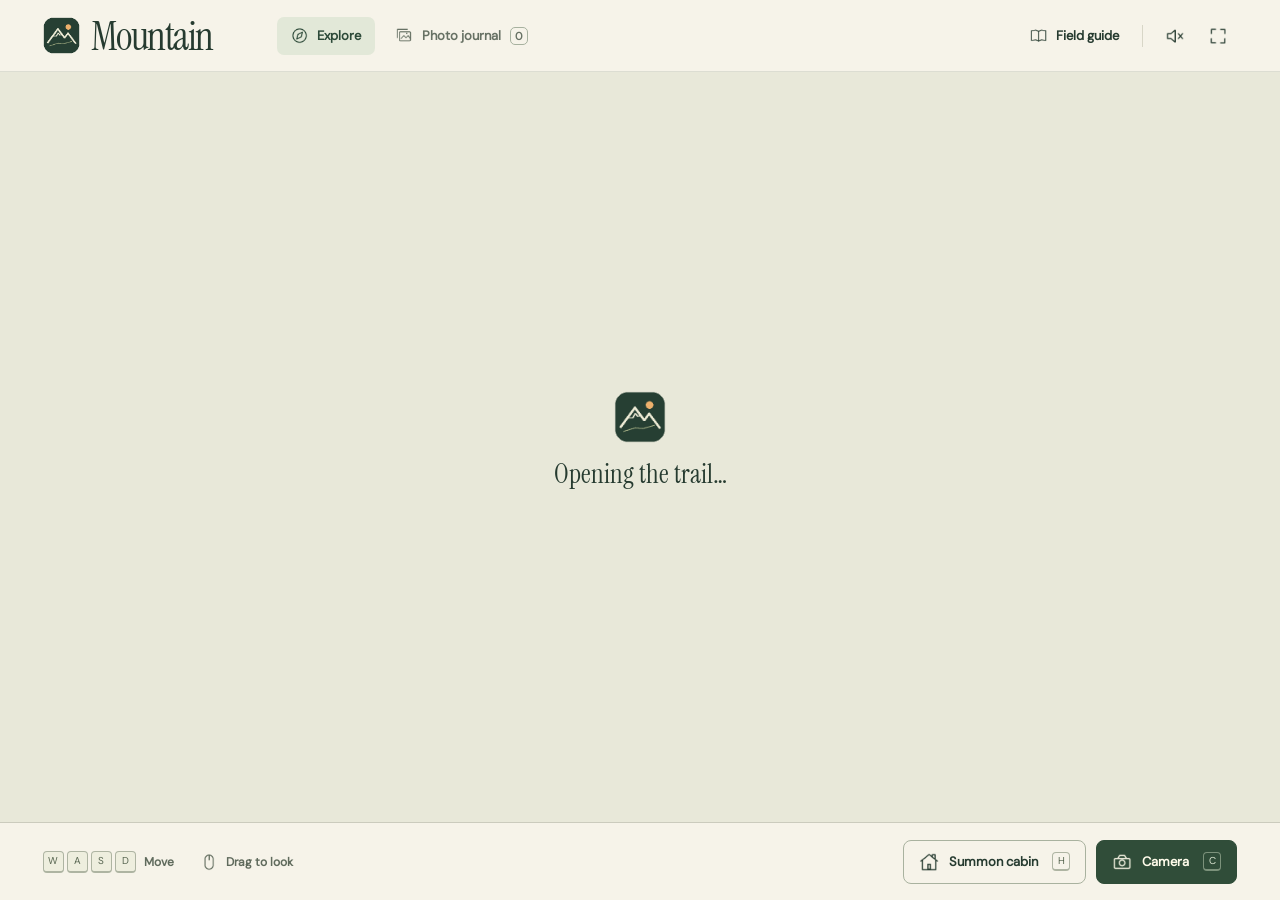
==== web/index.html @ 465d6809 "Generate scenic hiking routes and bring Taggart Lake and seasonal meadows to life" ====
<!doctype html>
<html lang="en">
  <head>
    <meta charset="utf-8" />
    <meta
      name="viewport"
      content="width=device-width,initial-scale=1,viewport-fit=cover"
    />
    <meta name="theme-color" content="#f5f1e5" />
    <meta
      name="description"
      content="A quiet hiking game. Walk a living alpine trail, photograph the light, and call a cabin home."
    />
    <title>Mountain · Alpine Trails</title>
    <link rel="icon" href="ui/mark.png" />
    <link rel="stylesheet" href="ui/symbols.css" />
    <link rel="stylesheet" href="style.css" />
  </head>
  <body>
    <header class="bar">
      <a
        id="brand"
        class="brand"
        href="#trail"
        aria-label="Mountain, return to the trail"
        ><img src="ui/mark.png" alt="" /><span>Mountain</span></a
      >
      <nav aria-label="Game views">
        <button id="explore" class="nav selected">
          <i class="icon i-compass"></i>Explore</button
        ><button id="journal" class="nav">
          <i class="icon i-journal"></i>Photo journal <span id="count">0</span>
        </button>
      </nav>
      <div class="utilities">
        <button id="guide" class="guide">
          <i class="icon i-book"></i><span>Field guide</span></button
        ><span class="rule"></span
        ><button
          id="sound"
          class="square"
          aria-label="Enable ambient sound"
          title="Ambient sound (M)"
        >
          <i class="icon i-mute"></i></button
        ><button
          id="full"
          class="square"
          aria-label="Enter fullscreen"
          title="Fullscreen"
        >
          <i class="icon i-expand"></i>
        </button>
      </div>
    </header>
    <main id="viewport" class="viewport">
      <canvas
        id="canvas"
        tabindex="0"
        aria-label="Mountain landscape. Move with WASD or arrow keys and drag to look."
      ></canvas>
      <div class="shading"></div>
      <button id="map" class="glass map-control">
        <i class="icon i-map"></i><span>Trail map</span>
      </button>
      <div id="compass" class="compass" aria-label="Compass heading">
        <div id="bearing"></div>
        <b></b>
      </div>
      <button
        id="conditions"
        class="glass weather-control"
        aria-label="Season and weather"
        title="Season and weather"
      >
        <i id="sky-icon" class="icon i-sun"></i><span>Season &amp; weather</span
        ><span class="pip">·</span><span id="skies">Clear</span
        ><span class="pip">·</span><time id="clock">16:39</time
        ><i class="icon i-chevron small"></i>
      </button>
      <div id="place" class="place">
        <div class="eyebrow">
          <span></span><strong id="biome">Alpine trail</strong>
        </div>
        <h1 id="location">Larkspur Ridge</h1>
        <div class="facts">
          <span><i class="icon i-altitude"></i><b id="height">— m</b></span
          ><em></em
          ><button
            id="change-season"
            aria-label="Change season"
            title="Change season"
          >
            <i class="icon i-leaf"></i><b id="season">Summer</b
            ><i class="icon i-chevron"></i>
          </button>
        </div>
      </div>
      <button id="use" class="use" hidden>
        <i class="icon i-door"></i><span></span><kbd>E</kbd>
      </button>
      <div id="viewfinder" hidden aria-hidden="true">
        <b></b><b></b><b></b><b></b>
        <div id="thirds" hidden></div>
      </div>
      <div id="pad" aria-label="Touch movement pad"><span></span></div>
      <div id="flash"></div>
      <div id="toast" role="status" aria-live="polite"></div>
      <div id="loading" role="status">
        <img src="ui/mark.png" alt="" />
        <p>Opening the trail…</p>
      </div>
    </main>
    <footer id="kit" class="kit">
      <div id="hints" class="hints">
        <span class="desktop"
          ><span class="key-row"
            ><kbd>W</kbd><kbd>A</kbd><kbd>S</kbd><kbd>D</kbd></span
          >
          Move</span
        ><span class="desktop"><i class="icon i-look"></i> Drag to look</span
        ><span class="touch-hint"
          ><i class="icon i-compass"></i> Drag to explore</span
        >
      </div>
      <div class="tools">
        <button id="cabin" class="action">
          <i class="icon i-cabin"></i><span>Summon cabin</span
          ><kbd>H</kbd></button
        ><button id="camera" class="action primary">
          <i class="icon i-camera"></i><span>Camera</span><kbd>C</kbd>
        </button>
      </div>
    </footer>
    <footer id="camera-kit" class="kit camera-kit" hidden>
      <button id="leave-camera" class="plain">
        <i class="icon i-back"></i>Back to hike</button
      ><button id="shutter" class="action primary">
        <i class="icon i-shutter"></i>Take photo <kbd>P</kbd></button
      ><button id="grid" class="plain" aria-pressed="false">
        <i class="icon i-grid"></i><span>Grid</span>
      </button>
    </footer>
    <dialog id="sheet">
      <div class="sheet-head">
        <div class="eyebrow dark">
          <span></span><strong id="sheet-category"></strong>
        </div>
        <button id="close" class="square" aria-label="Close panel">
          <i class="icon i-close"></i>
        </button>
      </div>
      <h2 id="sheet-title"></h2>
      <div id="content"></div>
    </dialog>
    <script src="game-ui.js"></script>
    <script src="xr.js"></script>
    <script src="mountain.js"></script>
  </body>
</html>
---- web/ui/symbols.css ----
.i-trail{--i:0}
.i-journal{--i:1}
.i-book{--i:2}
.i-sound{--i:3}
.i-mute{--i:4}
.i-expand{--i:5}
.i-map{--i:6}
.i-sun{--i:7}
.i-cloud{--i:8}
.i-rain{--i:9}
.i-mist{--i:10}
.i-moon{--i:11}
.i-chevron{--i:12}
.i-altitude{--i:13}
.i-leaf{--i:14}
.i-camera{--i:15}
.i-cabin{--i:16}
.i-move{--i:17}
.i-look{--i:18}
.i-close{--i:19}
.i-download{--i:20}
.i-shuffle{--i:21}
.i-arrow{--i:22}
.i-check{--i:23}
.i-vr{--i:24}
.i-sliders{--i:25}
.i-door{--i:26}
.i-grid{--i:27}
.i-compass{--i:28}
.i-back{--i:29}
.i-keyboard{--i:30}
.i-shutter{--i:31}
---- web/style.css ----
@font-face {
  font-family: "DM Sans";
  src: url(ui/dmsans.ttf);
  font-display: swap;
}
@font-face {
  font-family: "Instrument Serif";
  src: url(ui/instrumentserif.ttf);
  font-display: swap;
}
:root {
  --ink: #263b30;
  --leaf: #38513e;
  --paper: #f6f3e9;
  --line: #d8d6c7;
  --muted: #697063;
  --ochre: #d6a66b;
  --sans: "DM Sans", Arial, sans-serif;
  --serif: "Instrument Serif", Georgia, serif;
  color-scheme: light;
}
* {
  box-sizing: border-box;
}
body {
  margin: 0;
  font: 15px var(--sans);
  color: var(--ink);
  background: var(--paper);
  height: 100vh;
  height: 100dvh;
  display: flex;
  flex-direction: column;
  overflow: hidden;
}
button,
a,
input,
select {
  font: inherit;
}
button {
  display: inline-flex;
  align-items: center;
  justify-content: center;
  gap: 9px;
  color: inherit;
  cursor: pointer;
  border: 0;
  background: none;
}
button:focus-visible,
a:focus-visible,
input:focus-visible,
select:focus-visible {
  outline: 3px solid #bf823e;
  outline-offset: 3px;
}
button:disabled {
  opacity: 0.48;
  cursor: default;
}
[hidden] {
  display: none !important;
}
.icon {
  display: inline-block;
  flex: 0 0 auto;
  width: 20px;
  height: 20px;
  background: currentColor;
  mask-image: url(ui/symbols.png);
  mask-size: 3200% 100%;
  mask-position: calc(var(--i) * 100% / 31) 0;
  mask-repeat: no-repeat;
}
.icon.small {
  width: 13px;
  height: 13px;
}
.bar {
  height: 72px;
  flex-shrink: 0;
  padding: 0 clamp(20px, 3.35vw, 62px);
  display: flex;
  align-items: center;
  border-bottom: 1px solid #25382c1f;
  gap: clamp(24px, 5vw, 82px);
  z-index: 4;
}
.brand {
  display: inline-flex;
  align-items: center;
  gap: 11px;
  text-decoration: none;
  color: var(--ink);
}
.brand img {
  width: 37px;
  height: 37px;
}
.brand span {
  font: 40px/0.95 var(--serif);
  letter-spacing: -1.5px;
}
.bar nav {
  display: flex;
  align-items: center;
  height: 100%;
  gap: 7px;
}
.nav,
.guide,
.square,
.plain {
  border-radius: 7px;
  min-height: 38px;
  font-weight: 600;
  font-size: 13px;
}
.nav {
  padding: 8px 14px;
  color: #677164;
}
.nav.selected {
  background: #e2e8d8;
  color: #2c4938;
}
.nav:hover,
.guide:hover,
.square:hover,
.plain:hover {
  background: #e5e6d8;
}
.nav .icon,
.guide .icon {
  width: 17px;
  height: 17px;
}
.nav #count {
  font-size: 11px;
  font-weight: 600;
  min-width: 18px;
  padding: 1px 4px;
  border: 1px solid #a7b19f;
  border-radius: 5px;
}
.utilities {
  margin-left: auto;
  display: flex;
  align-items: center;
  gap: 4px;
}
.guide {
  padding: 8px 11px;
}
.rule {
  height: 22px;
  width: 1px;
  background: var(--line);
  margin: 0 8px;
}
.square {
  width: 39px;
  padding: 0;
}
.viewport {
  min-height: 0;
  flex: 1;
  position: relative;
  isolation: isolate;
  overflow: hidden;
  background: #9eada2;
}
.viewport canvas#canvas {
  position: absolute;
  inset: 0;
  width: 100% !important;
  height: 100% !important;
  display: block;
  image-rendering: pixelated;
  touch-action: none;
  outline: none;
  cursor: grab;
}
.viewport canvas#canvas:active {
  cursor: grabbing;
}
.shading {
  position: absolute;
  inset: 0;
  background: linear-gradient(
    180deg,
    #18272038 0%,
    transparent 17%,
    transparent 61%,
    #172a2259 80%,
    #101e19d9 100%
  );
  pointer-events: none;
}
.glass {
  position: absolute;
  top: 24px;
  min-height: 37px;
  padding: 7px 12px;
  border: 1px solid #ffffea73;
  border-radius: 7px;
  color: #fffced;
  background: #263c33b3;
  font-size: 12px;
  font-weight: 600;
  box-shadow: 0 1px 4px #14271b20;
  backdrop-filter: blur(4px);
}
.glass:hover {
  background: #263c33e8;
}
.map-control {
  left: clamp(20px, 3.35vw, 62px);
}
.weather-control {
  right: clamp(20px, 3.35vw, 62px);
}
.glass .icon {
  width: 17px;
  height: 17px;
}
.glass .small {
  width: 12px;
  height: 12px;
}
.pip {
  opacity: 0.65;
}
.weather-control time {
  font-variant-numeric: tabular-nums;
}
.compass {
  position: absolute;
  top: 24px;
  left: 50%;
  transform: translateX(-50%);
  width: 246px;
  height: 43px;
  pointer-events: none;
  overflow: hidden;
  mask-image: linear-gradient(
    90deg,
    transparent,
    black 15%,
    black 85%,
    transparent
  );
  color: #fffde9;
  text-shadow:
    0 1px 4px #12271d,
    0 0 3px #12271d;
}
.compass #bearing {
  height: 100%;
  position: relative;
}
.compass span {
  position: absolute;
  top: 0;
  text-align: center;
  font: 600 11px/1.2 var(--sans);
  transform: translateX(-50%);
  letter-spacing: 0.06em;
  min-width: 12px;
}
.compass span:after {
  content: "";
  height: 6px;
  width: 1px;
  background: currentColor;
  position: absolute;
  left: 50%;
  top: 16px;
  box-shadow: 0 1px 2px #233525;
}
.compass span.minor:after {
  height: 3px;
  top: 19px;
}
.compass b {
  position: absolute;
  left: calc(50% - 3px);
  top: 27px;
  border-left: 3px solid transparent;
  border-right: 3px solid transparent;
  border-bottom: 5px solid #eeb77a;
}
.place {
  position: absolute;
  left: clamp(24px, 4vw, 72px);
  bottom: clamp(30px, 5.3vh, 62px);
  color: #fffbea;
  pointer-events: none;
  text-shadow: 0 2px 6px #192a2255;
}
.eyebrow {
  display: flex;
  align-items: center;
  gap: 11px;
  color: #f7d59f;
  text-transform: uppercase;
  font-size: 10px;
  font-weight: 600;
  letter-spacing: 0.2em;
}
.eyebrow span {
  width: 30px;
  height: 2px;
  background: currentColor;
}
.eyebrow strong {
  font-weight: 600;
}
.place h1 {
  font: 400 clamp(48px, 5.5vw, 88px)/1.03 var(--serif);
  margin: 9px 0 13px;
  letter-spacing: -0.032em;
}
.facts,
.facts span {
  display: flex;
  align-items: center;
}
.facts {
  gap: 13px;
  font-size: 13px;
  color: #f3f0dc;
}
.facts span {
  gap: 7px;
}
.facts em {
  height: 12px;
  width: 1px;
  background: #efeddb75;
}
.facts b {
  font-weight: 500;
}
.facts .icon {
  width: 16px;
  height: 16px;
}
.kit {
  flex-shrink: 0;
  min-height: 78px;
  display: flex;
  align-items: center;
  justify-content: space-between;
  padding: 12px clamp(20px, 3.35vw, 62px);
  border-top: 1px solid #525d4444;
  gap: 15px;
}
.hints,
.hints > span,
.key-row,
.tools {
  display: flex;
  align-items: center;
}
.hints {
  gap: 26px;
  color: #606b5d;
  font-size: 12px;
  font-weight: 600;
}
.hints > span {
  gap: 8px;
}
.key-row {
  gap: 3px;
}
kbd {
  display: inline-grid;
  place-items: center;
  min-width: 21px;
  height: 22px;
  padding: 0 4px;
  border: 1px solid #aeb4a2;
  border-bottom-width: 2px;
  border-radius: 4px;
  color: #586651;
  font: 500 10px/1 var(--sans);
  background: #eeeede;
}
.hints .icon {
  width: 18px;
  height: 18px;
}
.tools {
  gap: 10px;
}
.action {
  min-height: 44px;
  border: 1px solid #a9b29f;
  border-radius: 8px;
  padding: 0 15px;
  gap: 10px;
  font-size: 13px;
  font-weight: 600;
}
.action:hover {
  background: #dee5d4;
}
.action.primary {
  background: #304d39;
  border-color: #304d39;
  color: #fffceb;
}
.action.primary:hover {
  background: #46664b;
}
.action kbd {
  margin-left: 4px;
  height: 19px;
  min-width: 18px;
  font-size: 10px;
  background: transparent;
}
.action.primary kbd {
  color: #d9e4cf;
  border-color: #7c927b;
}
.hints .touch-hint,
#pad {
  display: none;
}
.use {
  position: absolute;
  left: 50%;
  bottom: 24%;
  transform: translateX(-50%);
  background: #f6f2dd;
  color: #283d2f;
  padding: 10px 14px;
  border: 1px solid #dedac6;
  border-radius: 7px;
  font-weight: 600;
  font-size: 14px;
  box-shadow: 0 4px 18px #10231933;
}
.use .icon {
  width: 17px;
  height: 17px;
}
.use kbd {
  margin-left: 4px;
}
.camera-kit {
  justify-content: space-between;
}
.plain {
  padding: 8px 12px;
}
.camera-on .map-control,
.camera-on .place,
.camera-on .weather-control,
.camera-on .compass,
.camera-on .use,
.camera-on .shading {
  display: none;
}
.camera-on #canvas {
  cursor: crosshair;
}
#viewfinder {
  position: absolute;
  inset: 10% 9%;
  pointer-events: none;
}
#viewfinder b {
  position: absolute;
  width: 32px;
  height: 32px;
  border: 0 solid #ffffecb8;
}
#viewfinder b:nth-child(1) {
  top: 0;
  left: 0;
  border-width: 2px 0 0 2px;
}
#viewfinder b:nth-child(2) {
  top: 0;
  right: 0;
  border-width: 2px 2px 0 0;
}
#viewfinder b:nth-child(3) {
  bottom: 0;
  left: 0;
  border-width: 0 0 2px 2px;
}
#viewfinder b:nth-child(4) {
  bottom: 0;
  right: 0;
  border-width: 0 2px 2px 0;
}
#thirds {
  position: absolute;
  inset: 0;
  background:
    linear-gradient(
      90deg,
      transparent 33.2%,
      #ffffec6b 33.3%,
      transparent 33.5%,
      transparent 66.5%,
      #ffffec6b 66.6%,
      transparent 66.8%
    ),
    linear-gradient(
      transparent 33.2%,
      #ffffec6b 33.3%,
      transparent 33.5%,
      transparent 66.5%,
      #ffffec6b 66.6%,
      transparent 66.8%
    );
}
#flash,
#loading {
  position: absolute;
  inset: 0;
  pointer-events: none;
}
#flash {
  background: #fffbed;
  opacity: 0;
  z-index: 3;
}
#flash.fire {
  animation: flash 0.38s ease-out;
}
@keyframes flash {
  from {
    opacity: 0.75;
  }
  to {
    opacity: 0;
  }
}
#toast {
  position: absolute;
  bottom: 22px;
  right: clamp(20px, 3.35vw, 62px);
  max-width: 280px;
  border-radius: 7px;
  background: #21392de8;
  color: #fffae5;
  font-size: 13px;
  opacity: 0;
  pointer-events: none;
  transition: opacity 0.2s;
}
#toast.shown {
  padding: 10px 15px;
  opacity: 1;
}
#loading {
  display: grid;
  align-content: center;
  justify-items: center;
  background: #e8e8d9;
  color: var(--ink);
  z-index: 6;
  pointer-events: auto;
}
#loading img {
  width: 52px;
}
#loading p {
  font: 27px var(--serif);
  margin: 13px;
}
dialog {
  color: var(--ink);
  background: var(--paper);
  width: min(530px, calc(100% - 32px));
  max-height: 85dvh;
  overflow: auto;
  border: 1px solid #aaa994;
  border-radius: 14px;
  padding: 23px 29px 28px;
  box-shadow: 0 20px 80px #12251c4d;
}
dialog::backdrop {
  background: #16271f72;
  backdrop-filter: blur(3px);
}
.sheet-head {
  display: flex;
  align-items: center;
  justify-content: space-between;
}
.dark {
  color: #6b775c;
}
.dark span {
  width: 20px;
}
.sheet-head .square {
  width: 32px;
  min-height: 32px;
}
.sheet-head .icon {
  width: 17px;
  height: 17px;
}
h2 {
  font: 44px/1.05 var(--serif);
  letter-spacing: -0.03em;
  margin: 6px 0 23px;
}
p {
  line-height: 1.55;
}
.field {
  margin: 16px 0;
}
.field label,
.field-title,
.caps {
  font-size: 11px;
  text-transform: uppercase;
  letter-spacing: 0.14em;
  font-weight: 600;
  color: #6a7564;
}
.field > div {
  display: flex;
  gap: 6px;
  margin-top: 8px;
  flex-wrap: wrap;
}
.choice {
  border: 1px solid #b8c0af;
  border-radius: 6px;
  font-size: 13px;
  padding: 7px 11px;
  min-height: 35px;
}
.choice[aria-pressed="true"] {
  background: #314d3c;
  color: #fbf8e9;
  border-color: #314d3c;
}
.field input,
.field select {
  background: #fffcf1;
  border: 1px solid #aeb9a5;
  padding: 9px 11px;
  color: var(--ink);
  border-radius: 6px;
  max-width: 100%;
}
.field input[type="range"] {
  width: 100%;
  padding: 0;
  accent-color: #3c6246;
}
.spread,
.guide-row,
.photo-tools {
  display: flex;
  align-items: center;
  justify-content: space-between;
  gap: 12px;
}
.guide-row {
  padding: 10px 0;
  border-top: 1px solid var(--line);
  font-size: 14px;
}
.guide-row span:last-child {
  color: #6b7667;
  font-size: 12px;
}
.note {
  color: #62705f;
  font-size: 14px;
}
.hr {
  border: 0;
  border-top: 1px solid var(--line);
  margin: 21px 0;
}
.map-frame {
  width: 100%;
  height: auto;
  display: block;
  background: #d5d9bd;
  border-radius: 8px;
  border: 1px solid #a1ae92;
}
.map-details {
  display: flex;
  justify-content: space-between;
  margin: 8px 0 18px;
  color: #69755f;
  font-size: 12px;
}
.seed-form {
  display: flex;
  gap: 7px;
}
.seed-form input {
  width: 100%;
  flex: 1;
  min-width: 0;
}
.seed-form button {
  min-height: 36px;
}
.journal-panel {
  width: min(850px, calc(100% - 32px));
}
.prints {
  display: grid;
  grid-template-columns: repeat(auto-fill, minmax(180px, 1fr));
  gap: 16px;
}
.print {
  background: #fffcf2;
  border: 1px solid #d1d2bf;
  border-radius: 4px;
  padding: 8px;
  display: block;
  text-align: left;
  width: 100%;
}
.print img,
.large-photo {
  display: block;
  width: 100%;
  aspect-ratio: 16/10;
  object-fit: cover;
  image-rendering: pixelated;
}
.print strong {
  display: block;
  margin: 8px 2px 1px;
  font: 22px var(--serif);
}
.print small {
  color: var(--muted);
}
.large-photo {
  aspect-ratio: auto;
  max-height: 54vh;
  object-fit: contain;
  background: #293e32;
}
.photo-tools {
  margin-top: 14px;
}
.empty {
  padding: 24px 0;
  text-align: center;
}
.empty > .icon {
  width: 36px;
  height: 36px;
  color: #778b70;
}
.empty p {
  margin: 12px 0 18px;
}
.guide-foot {
  font-size: 11px;
  color: #74806e;
  padding-top: 14px;
}
.guide-foot a {
  color: inherit;
}
.camera-kit .plain .icon {
  width: 17px;
  height: 17px;
}
@media (max-width: 700px) {
  .bar {
    height: 59px;
    padding: 0 13px;
    gap: 12px;
  }
  .brand {
    gap: 7px;
  }
  .brand img {
    width: 30px;
    height: 30px;
  }
  .brand span {
    font-size: 30px;
  }
  .bar nav {
    margin-left: auto;
    gap: 2px;
  }
  .nav {
    padding: 7px;
    font-size: 12px;
  }
  .nav .icon {
    display: none;
  }
  .utilities {
    margin-left: 0;
    gap: 0;
  }
  .guide {
    padding: 7px;
  }
  .guide span,
  .rule {
    display: none;
  }
  .square {
    width: 32px;
  }
  .utilities #full {
    display: none;
  }
  .glass {
    top: 14px;
  }
  .map-control {
    left: 14px;
  }
  .weather-control {
    right: 14px;
  }
  .compass {
    top: 15px;
    width: 118px;
  }
  .kit {
    min-height: 65px;
    padding: 9px 14px;
    gap: 8px;
  }
  .hints {
    gap: 8px;
    font-size: 11px;
  }
  .hints > span.desktop:nth-child(2) {
    display: none;
  }
  .action {
    min-height: 39px;
    padding: 0 11px;
  }
  .place {
    bottom: 27px;
    left: 22px;
  }
  .place h1 {
    font-size: 52px;
  }
  .use {
    bottom: 32%;
  }
}
@media (pointer: coarse), (hover: none) {
  .hints .desktop,
  .action kbd,
  .use kbd {
    display: none;
  }
  .hints .touch-hint {
    display: flex;
  }
  #pad {
    position: absolute;
    display: block;
    right: 21px;
    bottom: 29px;
    width: 88px;
    height: 88px;
    border-radius: 50%;
    border: 1px solid #fff7dd75;
    background: #1c352b4f;
    touch-action: none;
  }
  #pad span {
    position: absolute;
    left: 27px;
    top: 27px;
    width: 32px;
    height: 32px;
    border: 1px solid #f3f1d7bd;
    border-radius: 50%;
    background: #f1efd653;
  }
  .camera-on #pad {
    display: none;
  }
}
@media (max-width: 460px) {
  .bar {
    gap: 6px;
  }
  .brand span {
    font-size: 28px;
  }
  .bar nav {
    gap: 0;
  }
  .nav {
    font-size: 11px;
    gap: 4px;
  }
  .utilities .square {
    width: 28px;
  }
  .nav #count {
    min-width: 15px;
    font-size: 10px;
  }
  .compass {
    width: 82px;
    left: 48%;
  }
  .glass {
    min-height: 33px;
    font-size: 11px;
    padding: 6px 8px;
    gap: 5px;
  }
  .hints .touch-hint {
    font-size: 0;
    gap: 0;
  }
  .hints .touch-hint .icon {
    width: 21px;
    height: 21px;
  }
  .kit {
    min-height: 64px;
  }
  .tools {
    gap: 7px;
  }
  .place h1 {
    font-size: 44px;
  }
  .place {
    bottom: 26px;
    left: 16px;
  }
  .facts {
    font-size: 11px;
  }
  .eyebrow {
    font-size: 9px;
  }
  .use {
    bottom: 31%;
    font-size: 12px;
  }
  dialog {
    padding: 16px 19px 22px;
  }
  .camera-kit .plain {
    font-size: 12px;
    padding: 4px;
  }
  .camera-kit .action {
    font-size: 12px;
  }
  .camera-kit .plain span {
    display: none;
  }
  .weather-control .pip {
    display: none;
  }
  .weather-control #skies {
    display: none;
  }
  .camera-on .kit {
    justify-content: space-between;
  }
}
@media (max-height: 520px) {
  .bar {
    height: 46px;
  }
  .brand img {
    width: 27px;
    height: 27px;
  }
  .brand span {
    font-size: 29px;
  }
  .kit {
    min-height: 47px;
    padding-top: 4px;
    padding-bottom: 4px;
  }
  .action {
    min-height: 34px;
  }
  .place {
    bottom: 13px;
  }
  .place h1 {
    font-size: 36px;
    margin: 3px 0;
  }
  .map-control,
  .weather-control,
  .compass {
    top: 9px;
  }
  #pad {
    width: 70px;
    height: 70px;
    bottom: 10px;
  }
  #pad span {
    left: 18px;
    top: 18px;
  }
  .use {
    bottom: 25%;
  }
}
@media (prefers-reduced-motion: reduce) {
  *,
  *::before,
  *::after {
    animation-duration: 0.01ms !important;
    transition-duration: 0.01ms !important;
  }
}

.facts #change-season {
  pointer-events: auto;
  display: inline-flex;
  align-items: center;
  gap: 6px;
  padding: 3px 0;
  color: inherit;
  text-shadow: inherit;
}
#change-season .i-chevron {
  width: 10px;
  height: 10px;
}
.climate-mode {
  display: flex;
  align-items: center;
  gap: 8px;
  cursor: pointer;
  color: #405746;
  font-size: 13px;
}
.climate-mode input {
  accent-color: #355d45;
  width: 16px;
  height: 16px;
}
.route-legend {
  color: #405344;
  font-size: 13px;
  line-height: 1.5;
  margin: 10px 0 5px;
}
.map-destinations {
  display: flex;
  flex-wrap: wrap;
  gap: 8px;
}
@media (max-width: 660px) {
  .weather-control #clock,
  .weather-control #skies,
  .weather-control .pip {
    display: none;
  }
  .weather-control {
    font-size: 11px;
  }
}
@media (max-width: 440px) {
  .compass {
    width: 66px;
    left: 44%;
  }
}
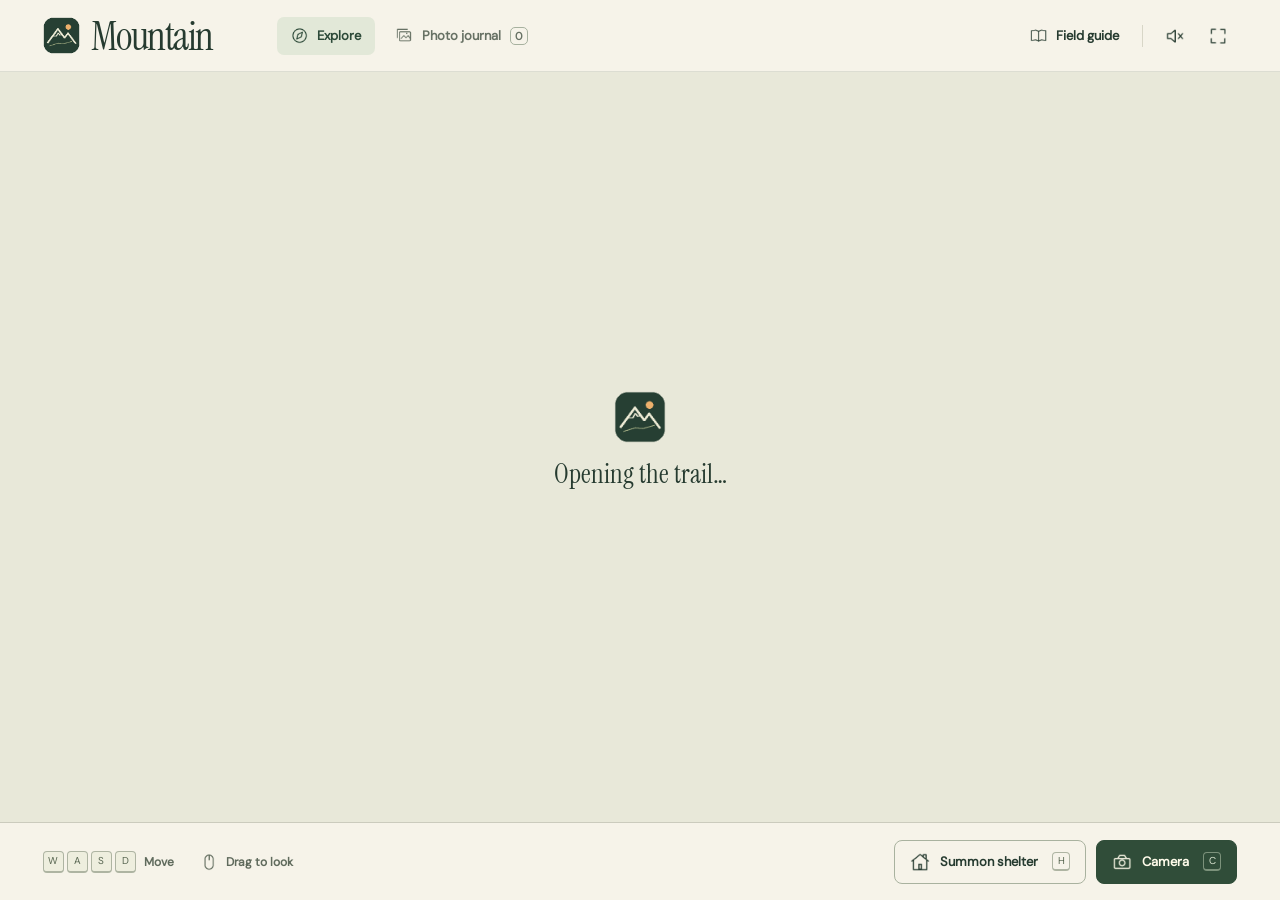
==== commit 87ee7d24: "Fit shelters and lookout hazards to each destination" ====
--- a/web/index.html
+++ b/web/index.html
@@ -9,9 +9,9 @@
     <meta name="theme-color" content="#f5f1e5" />
     <meta
       name="description"
-      content="A quiet hiking game. Walk a living alpine trail, photograph the light, and call a cabin home."
+      content="A quiet hiking game. Walk alpine passes and faraway worlds, follow field clues, and photograph the light."
     />
-    <title>Mountain · Alpine Trails</title>
+    <title>Mountain · Walking Atlas</title>
     <link rel="icon" href="ui/mark.png" />
     <link rel="stylesheet" href="ui/symbols.css" />
     <link rel="stylesheet" href="style.css" />
@@ -96,9 +96,16 @@
           </button>
         </div>
       </div>
-      <button id="use" class="use" hidden>
-        <i class="icon i-door"></i><span></span><kbd>E</kbd>
-      </button>
+      <div id="footing" role="status" hidden></div>
+      <div class="interactions">
+        <button id="use" class="use" hidden>
+          <i class="icon i-door"></i><span></span><kbd>E</kbd>
+        </button>
+        <button id="blind" class="use" hidden>
+          <span>Lower blind</span> <kbd>J</kbd>
+        </button>
+        <button id="door" class="use" hidden>Close door <kbd>F</kbd></button>
+      </div>
       <div id="viewfinder" hidden aria-hidden="true">
         <b></b><b></b><b></b><b></b>
         <div id="thirds" hidden></div>
@@ -125,7 +132,7 @@
       </div>
       <div class="tools">
         <button id="cabin" class="action">
-          <i class="icon i-cabin"></i><span>Summon cabin</span
+          <i class="icon i-cabin"></i><span>Summon shelter</span
           ><kbd>H</kbd></button
         ><button id="camera" class="action primary">
           <i class="icon i-camera"></i><span>Camera</span><kbd>C</kbd>
--- a/web/style.css
+++ b/web/style.css
@@ -432,11 +432,17 @@
 #pad {
   display: none;
 }
-.use {
+.interactions {
+  display: flex;
+  gap: 5px;
+  justify-content: center;
+  white-space: nowrap;
   position: absolute;
   left: 50%;
   bottom: 24%;
   transform: translateX(-50%);
+}
+.use {
   background: #f6f2dd;
   color: #283d2f;
   padding: 10px 14px;
@@ -863,7 +869,7 @@
   .place h1 {
     font-size: 52px;
   }
-  .use {
+  .interactions {
     bottom: 32%;
   }
 }
@@ -960,8 +966,10 @@
   .eyebrow {
     font-size: 9px;
   }
+  .interactions {
+    bottom: 31%;
+  }
   .use {
-    bottom: 31%;
     font-size: 12px;
   }
   dialog {
@@ -1027,7 +1035,7 @@
     left: 18px;
     top: 18px;
   }
-  .use {
+  .interactions {
     bottom: 25%;
   }
 }
@@ -1093,3 +1101,89 @@
     left: 44%;
   }
 }
+
+.atlas-nav {
+  display: flex;
+  flex-wrap: wrap;
+  gap: 7px;
+  margin: 0 0 13px;
+}
+.atlas-section h3,
+.expedition-note h3 {
+  font: normal 25px/1.2 var(--serif);
+  margin: 16px 0 10px;
+}
+.atlas-grid {
+  display: grid;
+  grid-template-columns: repeat(3, minmax(0, 1fr));
+  gap: 12px;
+}
+.atlas-card {
+  text-align: left;
+  display: block;
+  border: 1px solid #c7c5b2;
+  padding: 0;
+  overflow: hidden;
+  border-radius: 8px;
+  background: #f6f1e5;
+  color: #243d33;
+}
+.atlas-card:hover,
+.atlas-card:focus-visible,
+.atlas-card[aria-current] {
+  border-color: #4c6d54;
+  box-shadow: 0 0 0 1px #4c6d54;
+}
+.atlas-card img {
+  width: 100%;
+  height: auto;
+  aspect-ratio: 2/1;
+  object-fit: cover;
+  display: block;
+  background: #b6bea6;
+}
+.atlas-card span {
+  display: grid;
+  gap: 2px;
+  padding: 8px 9px 10px;
+}
+.atlas-card strong {
+  font: normal 19px/1.08 var(--serif);
+}
+.atlas-card small {
+  font: 11px/1.3 var(--sans);
+}
+.expedition-note {
+  border-left: 3px solid #a8874e;
+  padding: 0 12px;
+  margin-bottom: 16px;
+}
+.expedition-note p {
+  margin: 4px 0;
+}
+#footing {
+  position: absolute;
+  left: 50%;
+  top: 66px;
+  transform: translateX(-50%);
+  padding: 7px 13px;
+  border-radius: 5px;
+  background: #442e25e8;
+  color: #fff0db;
+  font-weight: 600;
+  pointer-events: none;
+  white-space: nowrap;
+}
+@media (max-width: 600px) {
+  .atlas-grid {
+    grid-template-columns: repeat(2, minmax(0, 1fr));
+    gap: 8px;
+  }
+  .atlas-card strong {
+    font-size: 17px;
+  }
+  #footing {
+    top: 56px;
+    font-size: 12px;
+  }
+}
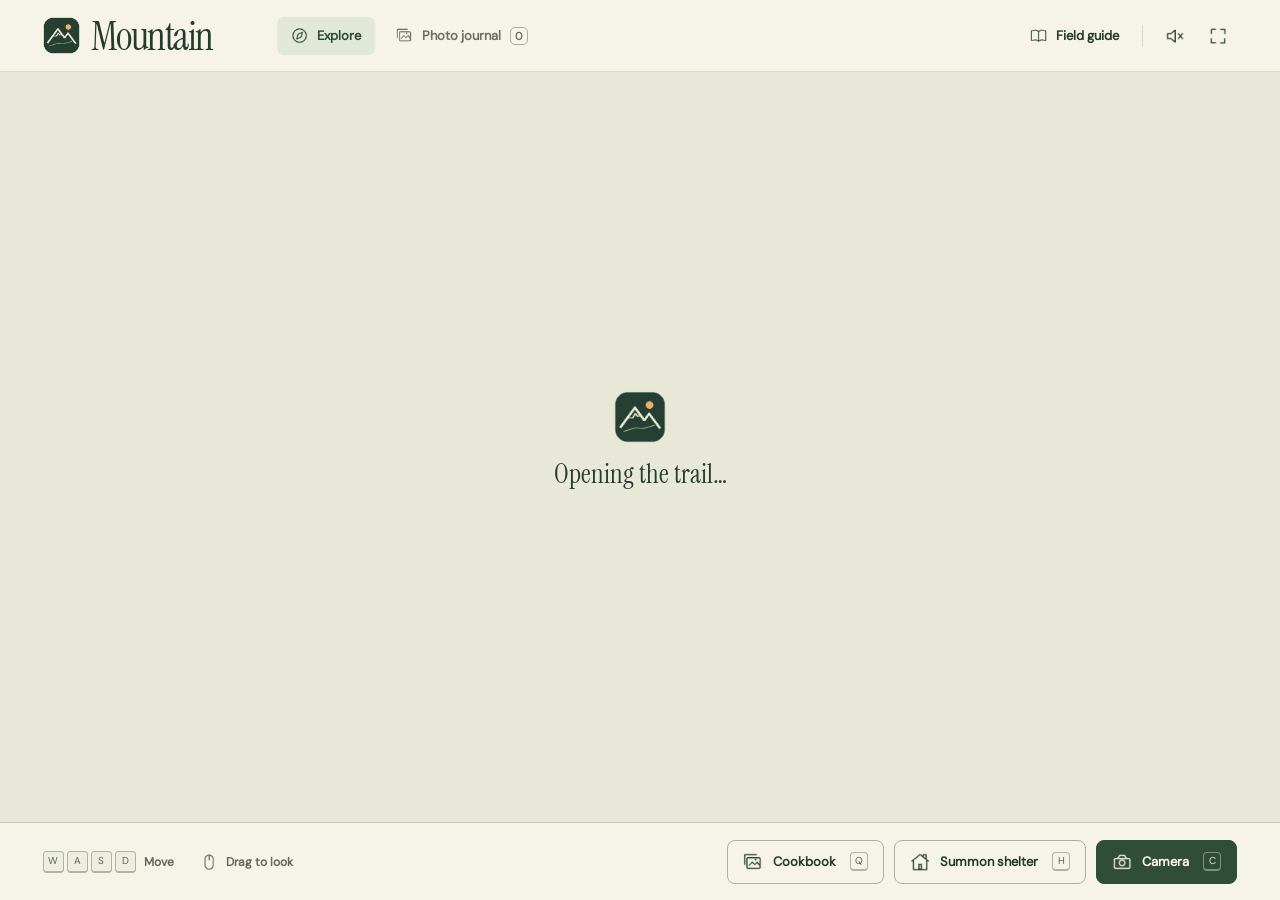
==== commit 8c440583: "Bring the field kitchen and balcony coffee to all twelve worlds" ====
--- a/web/index.html
+++ b/web/index.html
@@ -101,6 +101,9 @@
         <button id="use" class="use" hidden>
           <i class="icon i-door"></i><span></span><kbd>E</kbd>
         </button>
+        <button id="sit" class="use" hidden>Sit down <kbd>Z</kbd></button>
+        <button id="sip" class="use" hidden>Sip drink <kbd>1</kbd></button>
+        <button id="bite" class="use" hidden>Eat a bite <kbd>2</kbd></button>
         <button id="blind" class="use" hidden>
           <span>Lower blind</span> <kbd>J</kbd>
         </button>
@@ -131,6 +134,9 @@
         >
       </div>
       <div class="tools">
+        <button id="cookbook" class="action">
+          <i class="icon i-journal"></i><span>Cookbook</span><kbd>Q</kbd>
+        </button>
         <button id="cabin" class="action">
           <i class="icon i-cabin"></i><span>Summon shelter</span
           ><kbd>H</kbd></button
@@ -161,6 +167,7 @@
       <div id="content"></div>
     </dialog>
     <script src="game-ui.js"></script>
+    <script src="cookbook.js"></script>
     <script src="xr.js"></script>
     <script src="mountain.js"></script>
   </body>
--- a/web/style.css
+++ b/web/style.css
@@ -1187,3 +1187,156 @@
     font-size: 12px;
   }
 }
+
+.cook-hero,
+.cook-actions,
+.cook-tabs,
+.cook-search,
+.cook-pages,
+.cook-ingredient {
+  display: flex;
+  align-items: center;
+  gap: 0.6rem;
+}
+.cook-hero {
+  justify-content: space-between;
+  background: #e6eadc;
+  border-radius: 8px;
+  overflow: hidden;
+}
+.cook-hero div {
+  padding: 0.5rem 1rem;
+}
+.cook-hero h3,
+.recipe-card h3 {
+  font-family: "Instrument Serif", Georgia, serif;
+  font-size: 1.65rem;
+  margin: 0.2rem 0;
+}
+.cook-hero p {
+  margin: 0.3rem 0;
+  font-size: 0.91rem;
+}
+.cook-hero img {
+  width: 30%;
+  height: 84px;
+  object-fit: cover;
+}
+.cook-actions {
+  flex-wrap: wrap;
+  margin: 0.75rem 0;
+}
+.cook-actions .action {
+  min-height: 34px;
+  padding: 6px 12px;
+}
+.cook-tabs {
+  border-bottom: 1px solid #bdc6b6;
+  margin: 12px 0;
+  gap: 1rem;
+}
+.cook-tabs button,
+.dish-row {
+  background: transparent;
+  border: 0;
+  color: #324d42;
+}
+.cook-tabs button {
+  padding: 8px 2px;
+}
+.cook-tabs button[aria-pressed="true"] {
+  border-bottom: 2px solid #386449;
+  font-weight: 700;
+}
+.cook-search input,
+.cook-search select,
+.cook-experiment select {
+  padding: 0.5rem 0.65rem;
+  border: 1px solid #b9c2af;
+  border-radius: 5px;
+  background: #fffcf3;
+  color: #283e32;
+  font: inherit;
+  min-width: 0;
+}
+.cook-search input {
+  flex: 1;
+}
+.cook-body {
+  display: grid;
+  grid-template-columns: minmax(130px, 0.9fr) minmax(180px, 1.2fr);
+  gap: 14px;
+  margin-top: 12px;
+}
+.dish-list {
+  display: grid;
+  align-content: start;
+}
+.dish-row {
+  text-align: left;
+  padding: 8px;
+  border-bottom: 1px solid #d4dacb;
+}
+.dish-row[aria-pressed="true"] {
+  background: #dce6d6;
+  border-radius: 4px;
+}
+.recipe-card {
+  padding: 12px;
+  background: #fcf7e9;
+  border: 1px solid #ded6bd;
+  border-radius: 7px;
+}
+.cook-pages,
+.cook-ingredient {
+  justify-content: space-between;
+  font-size: 0.84rem;
+}
+.cook-pages {
+  margin-top: 0.5rem;
+}
+.cook-ingredient {
+  padding: 5px 0;
+  border-bottom: 1px solid #d7ddce;
+}
+.cook-ingredient span + span {
+  white-space: nowrap;
+}
+.basket-grid,
+.cook-experiment {
+  display: grid;
+  gap: 0.5rem;
+}
+.basket-grid {
+  grid-template-columns: repeat(auto-fit, minmax(170px, 1fr));
+  column-gap: 1.25rem;
+}
+.cook-experiment {
+  max-width: 26rem;
+}
+@media (max-width: 600px) {
+  .cook-body {
+    grid-template-columns: 1fr;
+    gap: 8px;
+  }
+  .cook-hero img {
+    width: 26%;
+  }
+  .tools .action {
+    padding: 5px 8px;
+  }
+  .tools {
+    gap: 5px;
+  }
+  .kit .hints {
+    min-width: 0;
+  }
+  .cook-tabs {
+    gap: 0.6rem;
+  }
+  .interactions {
+    flex-wrap: wrap;
+    justify-content: center;
+    max-width: 95%;
+  }
+}
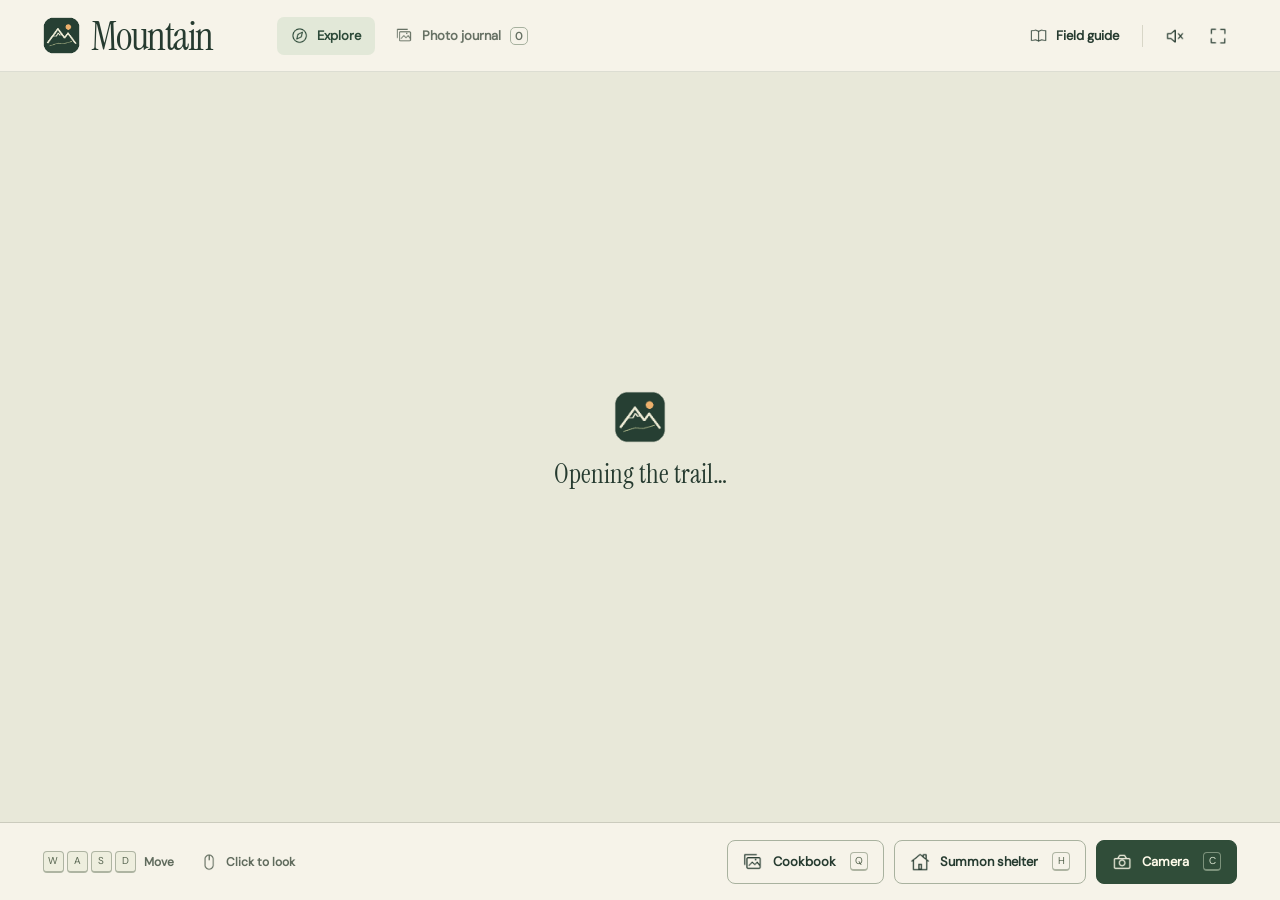
==== commit a76420ad: "Capture the mouse for desktop web play" ====
--- a/web/index.html
+++ b/web/index.html
@@ -57,7 +57,7 @@
       <canvas
         id="canvas"
         tabindex="0"
-        aria-label="Mountain landscape. Move with WASD or arrow keys and drag to look."
+        aria-label="Mountain landscape. Move with WASD. Drag or use left and right arrows to look. Click to capture the mouse and press Escape to release it."
       ></canvas>
       <div class="shading"></div>
       <button id="map" class="glass map-control">
@@ -128,7 +128,9 @@
             ><kbd>W</kbd><kbd>A</kbd><kbd>S</kbd><kbd>D</kbd></span
           >
           Move</span
-        ><span class="desktop"><i class="icon i-look"></i> Drag to look</span
+        ><span class="desktop"
+          ><i class="icon i-look"></i
+          ><span id="look-hint" role="status">Drag to look</span></span
         ><span class="touch-hint"
           ><i class="icon i-compass"></i> Drag to explore</span
         >
